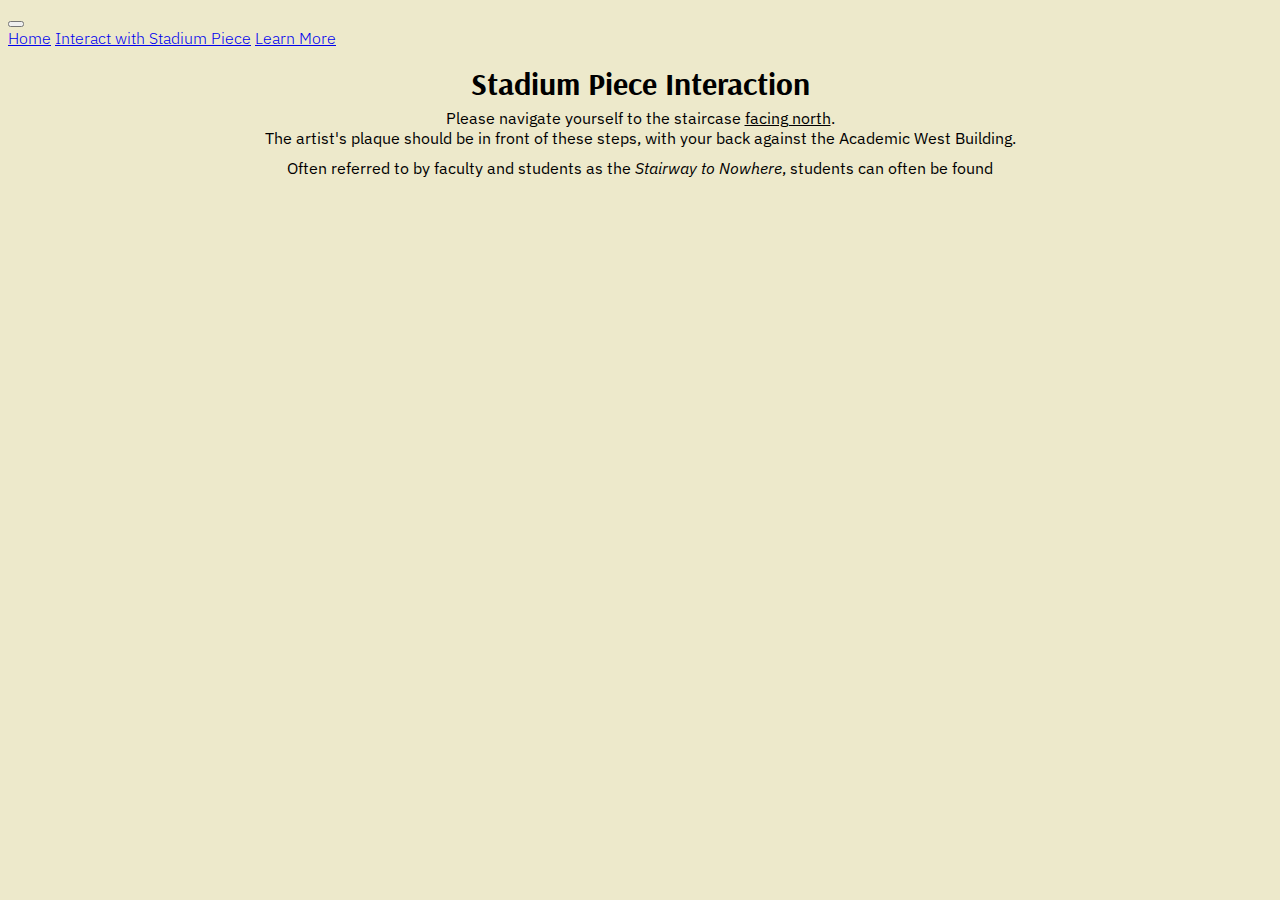
==== interaction.html @ 68a7aab5 "create pages" ====
<!DOCTYPE html>
<html lang="en">
<head>
    <meta charset="UTF-8">
    <meta http-equiv="X-UA-Compatible" content="IE=edge">
    <meta name="viewport" content="width=device-width, initial-scale=1.0">
    <title>Welcome to Stadium Piece</title>
    <link href="https://cdn.jsdelivr.net/npm/bootstrap@5.1.3/dist/css/bootstrap.min.css" rel="stylesheet" integrity="sha384-1BmE4kWBq78iYhFldvKuhfTAU6auU8tT94WrHftjDbrCEXSU1oBoqyl2QvZ6jIW3" crossorigin="anonymous">
    <link rel="stylesheet" href="style.css">
</head>
<body>
    <nav class="navbar navbar-expand-lg navbar-light">
        <div class="container-fluid">
          <button class="navbar-toggler" type="button" data-bs-toggle="collapse" data-bs-target="#navbarNavAltMarkup" aria-controls="navbarNavAltMarkup" aria-expanded="false" aria-label="Toggle navigation">
            <span class="navbar-toggler-icon"></span>
          </button>
          <div class="collapse navbar-collapse" id="navbarNavAltMarkup">
            <div class="navbar-nav">
              <a class="nav-link" href="index.html">Home</a>
              <a class="nav-link active" aria-current="page" href="interaction.html">Interact with Stadium Piece</a>
              <a class="nav-link" href="https://westerngallery.wwu.edu/bruce-nauman-stadium-piece-1989-90">Learn More</a>
            </div>
          </div>
        </div>
      </nav>

    <h1>Stadium Piece Interaction</h1>
    <p>
        Please navigate yourself to the staircase <u>facing north</u>.
        <br>
        The artist's plaque should be in front of these steps, with your back against the Academic West Building.
    </p>
    <p>
        Often referred to by faculty and students as the <i>Stairway to Nowhere</i>, students can often be found 
    </p>

    <script src="https://cdn.jsdelivr.net/npm/bootstrap@5.1.3/dist/js/bootstrap.bundle.min.js" integrity="sha384-ka7Sk0Gln4gmtz2MlQnikT1wXgYsOg+OMhuP+IlRH9sENBO0LRn5q+8nbTov4+1p" crossorigin="anonymous"></script>
</body>
</html>
---- style.css ----
@import url('https://fonts.googleapis.com/css2?family=Arsenal:ital,wght@0,400;0,700;1,400;1,700&family=IBM+Plex+Sans:ital,wght@0,100;0,200;0,300;0,400;0,500;0,600;0,700;1,100;1,200;1,300;1,400;1,500;1,600;1,700&display=swap');

body{
    font-family: 'IBM Plex Sans', sans-serif;
    background-color: #ede9cb;
}
nav{
    background-color: #ede9cb;
    font-family: 'IBM Plex Sans', sans-serif;
    font-weight: 300;
}
h1{
    color: black;
    font-family: 'Arsenal', sans-serif;
    text-align: center;
    margin: auto;
    padding-top: 15px;
}
img{
    padding: 20px;
    height: 100%;
    width: 100%;
    border-radius: 50% 50% 0% 0%;
}
p{
    margin: auto;
    padding: 5px 20px;
    text-align: center;
}
p b{
    font-weight: 500;
}
button.begin{
    background-color: #645b95;
    border: 5px solid #645b95;
    border-radius: 50%;
}
button.begin a{
    color: black;
    font-family: 'Arsenal', sans-serif;
    text-decoration: none;
    font-weight: 500;
}
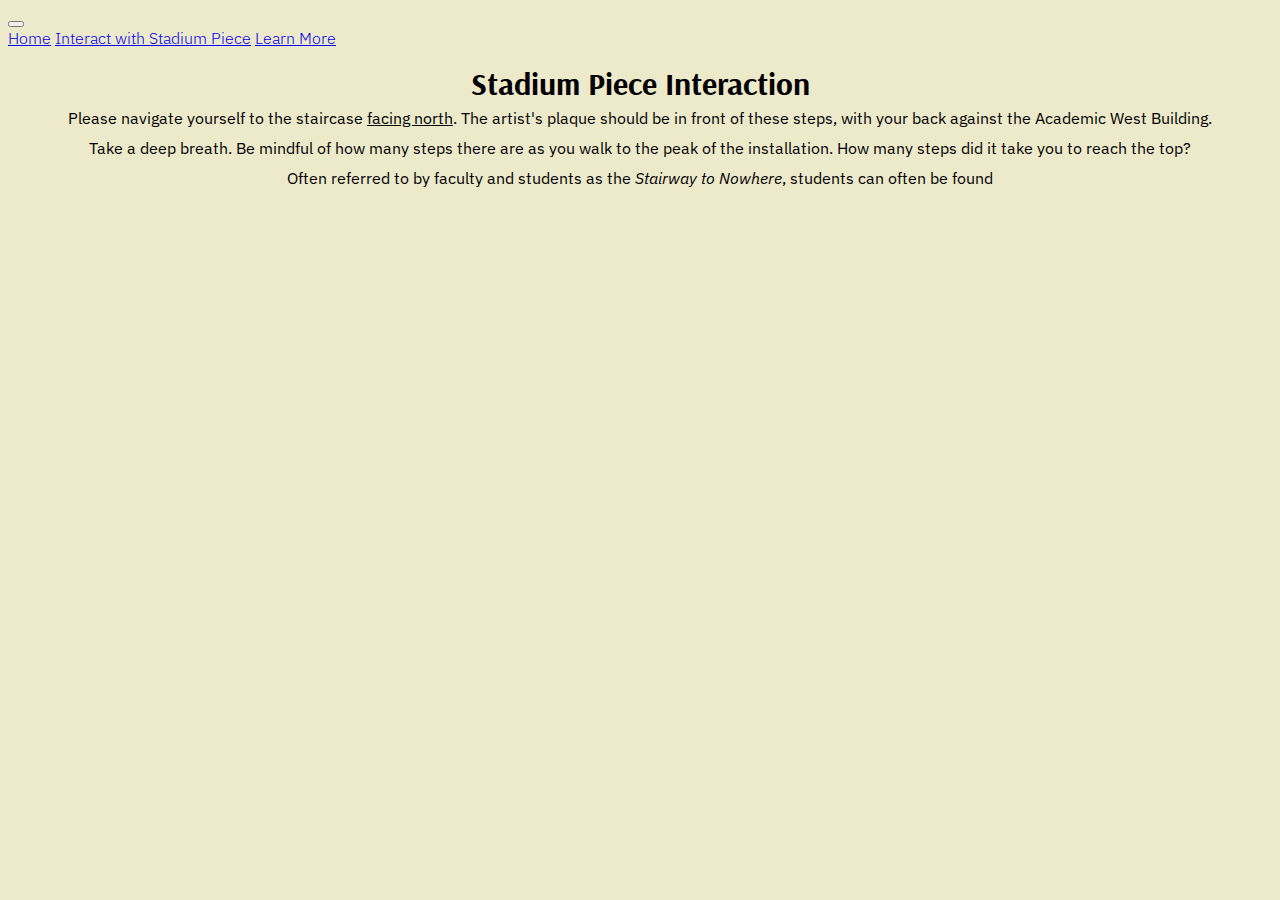
==== commit 70c7af6b: "welcome page edits" ====
--- a/interaction.html
+++ b/interaction.html
@@ -26,9 +26,10 @@
 
     <h1>Stadium Piece Interaction</h1>
     <p>
-        Please navigate yourself to the staircase <u>facing north</u>.
-        <br>
-        The artist's plaque should be in front of these steps, with your back against the Academic West Building.
+        Please navigate yourself to the staircase <u>facing north</u>. The artist's plaque should be in front of these steps, with your back against the Academic West Building.
+    </p>
+    <p class="pink">
+        Take a deep breath. Be mindful of how many steps there are as you walk to the peak of the installation. How many steps did it take you to reach the top?
     </p>
     <p>
         Often referred to by faculty and students as the <i>Stairway to Nowhere</i>, students can often be found 
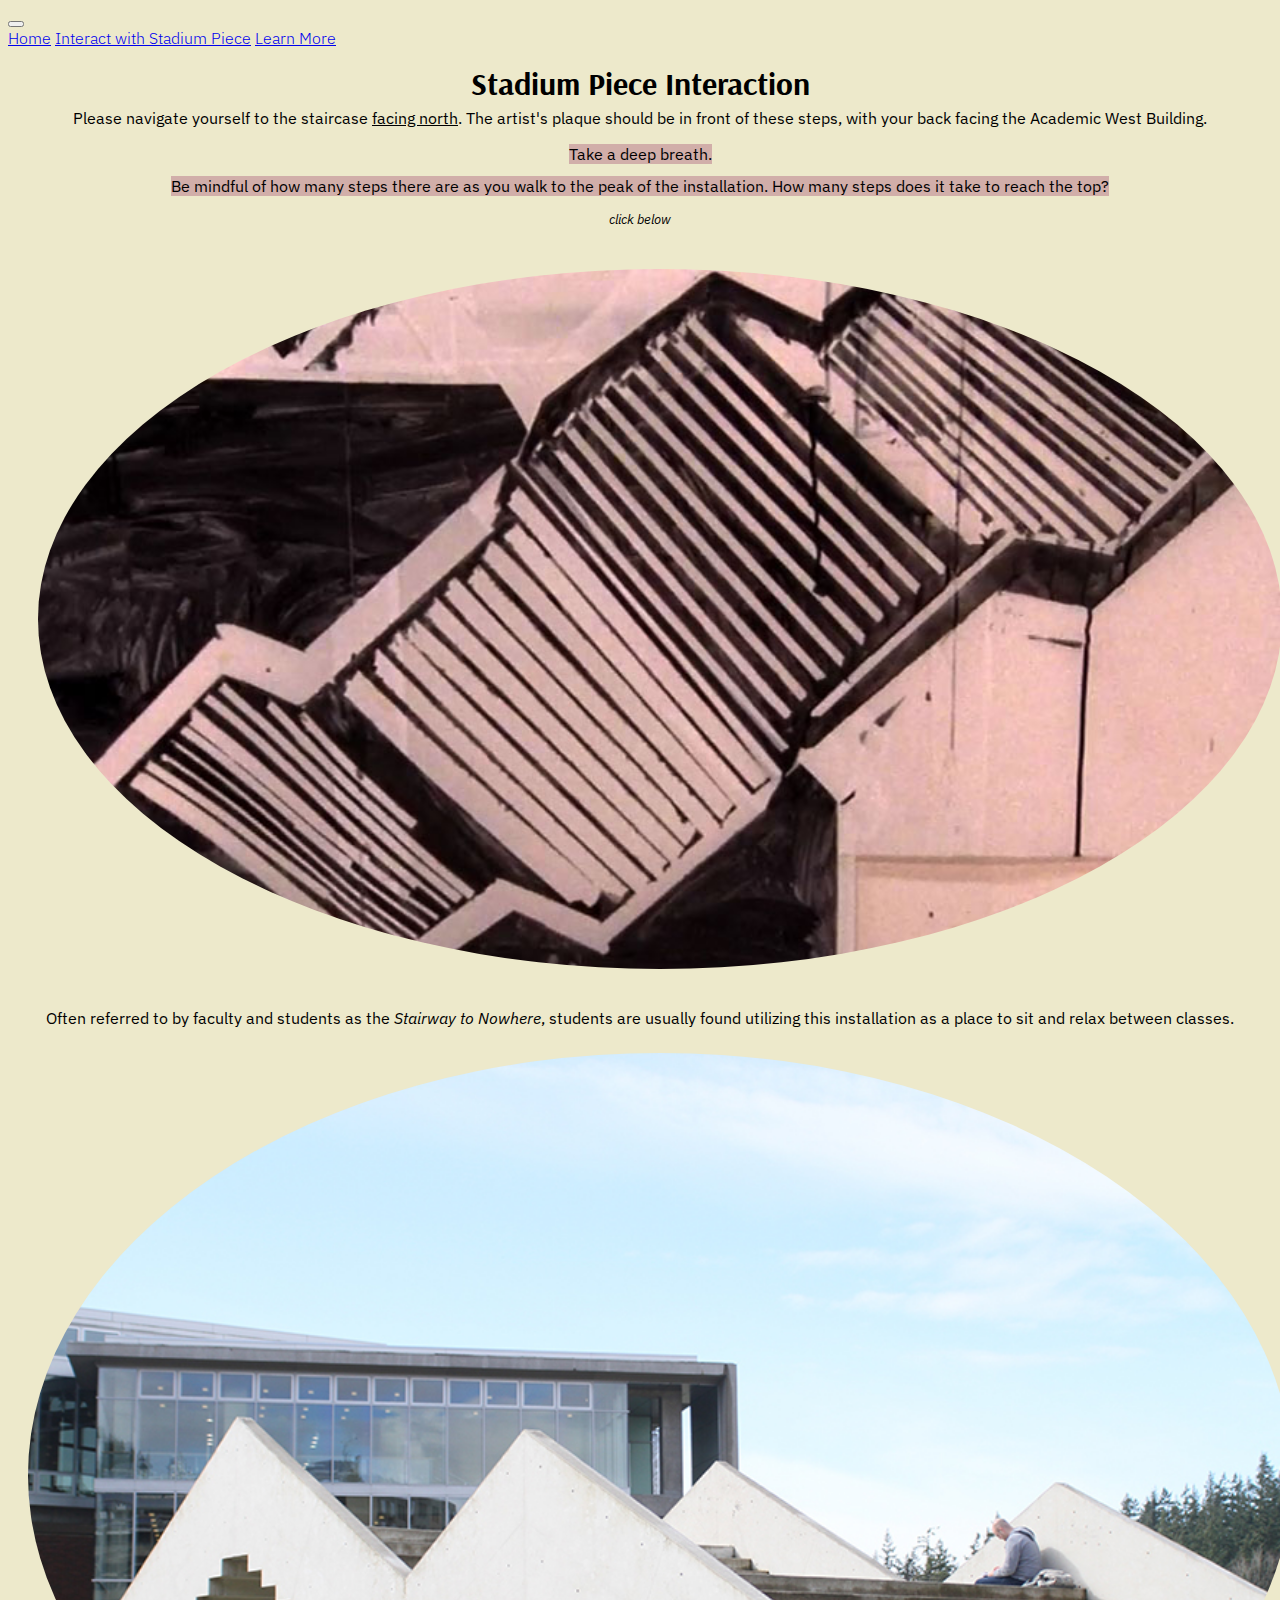
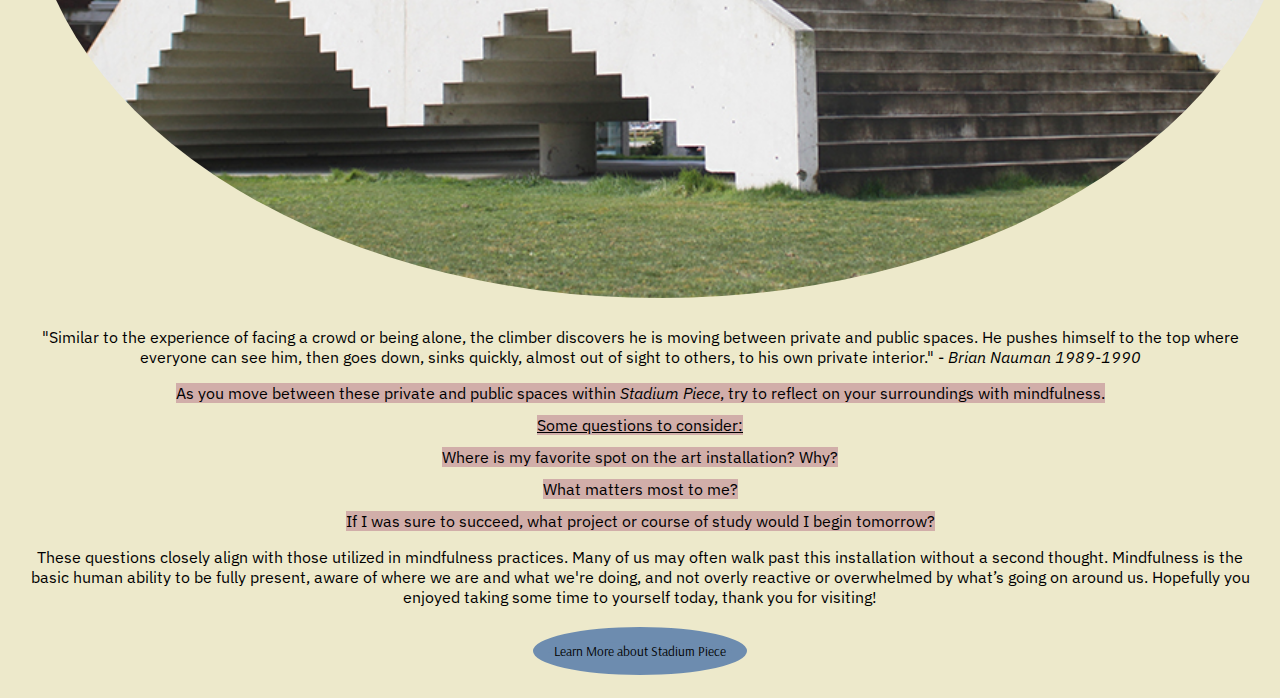
==== commit b5aa8e2d: "add interactions and edit style.css" ====
--- a/interaction.html
+++ b/interaction.html
@@ -4,7 +4,7 @@
     <meta charset="UTF-8">
     <meta http-equiv="X-UA-Compatible" content="IE=edge">
     <meta name="viewport" content="width=device-width, initial-scale=1.0">
-    <title>Welcome to Stadium Piece</title>
+    <title>Stadium Piece Interaction</title>
     <link href="https://cdn.jsdelivr.net/npm/bootstrap@5.1.3/dist/css/bootstrap.min.css" rel="stylesheet" integrity="sha384-1BmE4kWBq78iYhFldvKuhfTAU6auU8tT94WrHftjDbrCEXSU1oBoqyl2QvZ6jIW3" crossorigin="anonymous">
     <link rel="stylesheet" href="style.css">
 </head>
@@ -26,13 +26,64 @@
 
     <h1>Stadium Piece Interaction</h1>
     <p>
-        Please navigate yourself to the staircase <u>facing north</u>. The artist's plaque should be in front of these steps, with your back against the Academic West Building.
+        Please navigate yourself to the staircase <u>facing north</u>. The artist's plaque should be in front of these steps, with your back facing the Academic West Building.
     </p>
     <p class="pink">
-        Take a deep breath. Be mindful of how many steps there are as you walk to the peak of the installation. How many steps did it take you to reach the top?
+        <mark>Take a deep breath.
+        <br>
+        Be mindful of how many steps there are as you walk to the peak of the installation. How many steps does it take to reach the top?
+        </mark>
+        <br>
+        <i class="instruction">click below</i>
+    </p>
+    <div class="container">
+        <div class="row">
+          <input type="checkbox" id="card-1"/>
+          <label class="card-container" for="card-1">
+            <div class="card-flip">
+                <div class="card front">
+                    <div class="card-block">
+                        <img src="media/steps.jpeg" alt="">
+                    </div>
+                </div>
+                <div class="card back">
+                    <p>
+                        There should be...
+                        <br><br>
+                        <b>15 steps!</b>
+                        <br><br>
+                        <i>Don't worry if you answered incorrectly, the goal of this exercise is to simply interact with this installation with mindfulness. Reflect on everyday tasks like walking up and down the stairs. How often do you truly reflect on how many steps you are taking on the stairs everyday?</i>
+                    </p>
+                    </div>
+              </div>
+            </div>
+          </label>
+        </div>
+      </div>
+    <p>
+        Often referred to by faculty and students as the <i>Stairway to Nowhere</i>, students are usually found utilizing this installation as a place to sit and relax between classes.
+    </p>
+    <img class="decoration" src="media/extra.jpeg" alt="">
+    <p>
+        "Similar to the experience of facing a crowd or being alone, the climber discovers he is moving between private and public spaces. He pushes himself to the top where everyone can see him, then goes down, sinks quickly, almost out of sight to others, to his own private interior." - <i>Brian Nauman 1989-1990</i>
+    </p>
+    <p class="pink">
+        <mark>
+            As you move between these private and public spaces within <i>Stadium Piece</i>, try to reflect on your surroundings with mindfulness.
+            <br>
+            <u>Some questions to consider:</u>
+            <br>
+            Where is my favorite spot on the art installation? Why?
+            <br>
+            What matters most to me?
+            <br>
+            If I was sure to succeed, what project or course of study would I begin tomorrow?
+        </mark>
     </p>
     <p>
-        Often referred to by faculty and students as the <i>Stairway to Nowhere</i>, students can often be found 
+        These questions closely align with those utilized in mindfulness practices. Many of us may often walk past this installation without a second thought. Mindfulness is the basic human ability to be fully present, aware of where we are and what we're doing, and not overly reactive or overwhelmed by what’s going on around us. Hopefully you enjoyed taking some time to yourself today, thank you for visiting!
+        <br><br>
+        <button class="more"><a href="https://westerngallery.wwu.edu/bruce-nauman-stadium-piece-1989-90">Learn More about Stadium Piece</a></button>
     </p>
 
     <script src="https://cdn.jsdelivr.net/npm/bootstrap@5.1.3/dist/js/bootstrap.bundle.min.js" integrity="sha384-ka7Sk0Gln4gmtz2MlQnikT1wXgYsOg+OMhuP+IlRH9sENBO0LRn5q+8nbTov4+1p" crossorigin="anonymous"></script>
--- a/style.css
+++ b/style.css
@@ -34,10 +34,91 @@
     background-color: #645b95;
     border: 5px solid #645b95;
     border-radius: 50%;
+    margin-bottom: 10px;
 }
 button.begin a{
     color: black;
     font-family: 'Arsenal', sans-serif;
     text-decoration: none;
     font-weight: 500;
+}
+
+p.pink{
+    line-height: 200%;
+}
+p.pink mark{
+    background-color: #d1aea9;
+}
+.card {
+    margin: 10px 10px;
+}
+input[type='checkbox'] {
+    display: none;
+}
+.card-container {
+    border-style: none;
+    display: grid;
+    perspective: 700px;
+}
+.card-flip {
+    display: grid;
+    grid-template: 1fr / 1fr;
+    grid-template-areas: "frontAndBack";
+    transform-style: preserve-3d;
+    transition: all 0.7s ease;
+}
+.card-flip div {
+    backface-visibility: hidden;
+}
+.front {
+    grid-area: frontAndBack;
+    background: transparent;
+    border-style: none;
+    height: auto;
+    width: auto;
+}
+.front img{
+    border-radius: 50%;
+}
+.back {
+    border-style: none;
+    border-radius: 50%;
+    color: black;
+    background-color: #d1aea9;
+    padding: 20px;
+    font-family: 'Arsenal', sans-serif;
+    grid-area: frontAndBack;
+    transform: rotateY(-180deg);
+}
+.back b{
+    font-size: x-large;
+    font-weight: 600;
+}
+.back i{
+    font-size: smaller;
+}
+input[type='checkbox']:checked + .card-container .card-flip {
+    transform: rotateY(180deg);
+}
+
+img.decoration{
+    border-radius: 50%;
+}
+p.pink i.instruction{
+    font-size: small;
+    padding: none;
+    line-height: normal;
+}
+
+button.more{
+    margin-bottom: 10px;
+    background-color: #6d8caf;
+    border: 15px solid #6d8caf;
+    border-radius: 50%;
+}
+button.more a{
+    color: black;
+    font-family: 'Arsenal', sans-serif;
+    text-decoration: none;
+    font-weight: 500;
 }